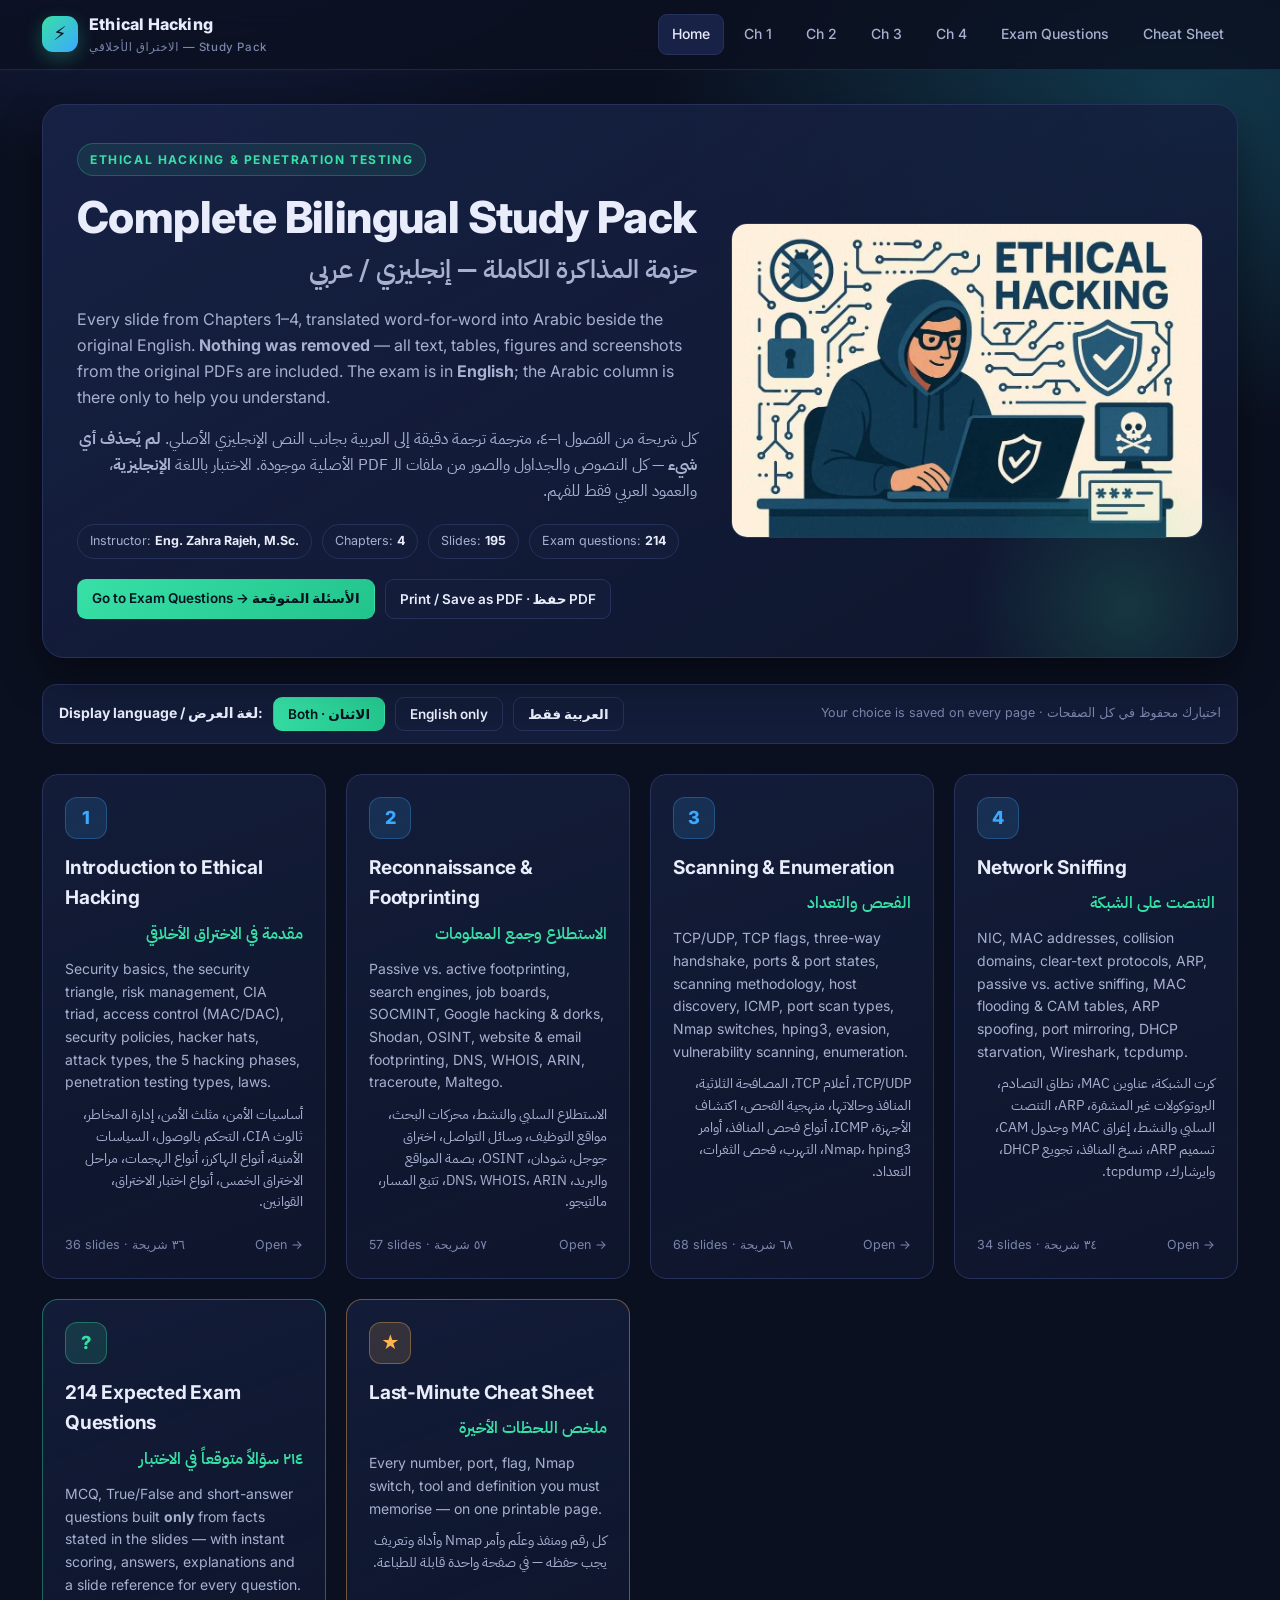
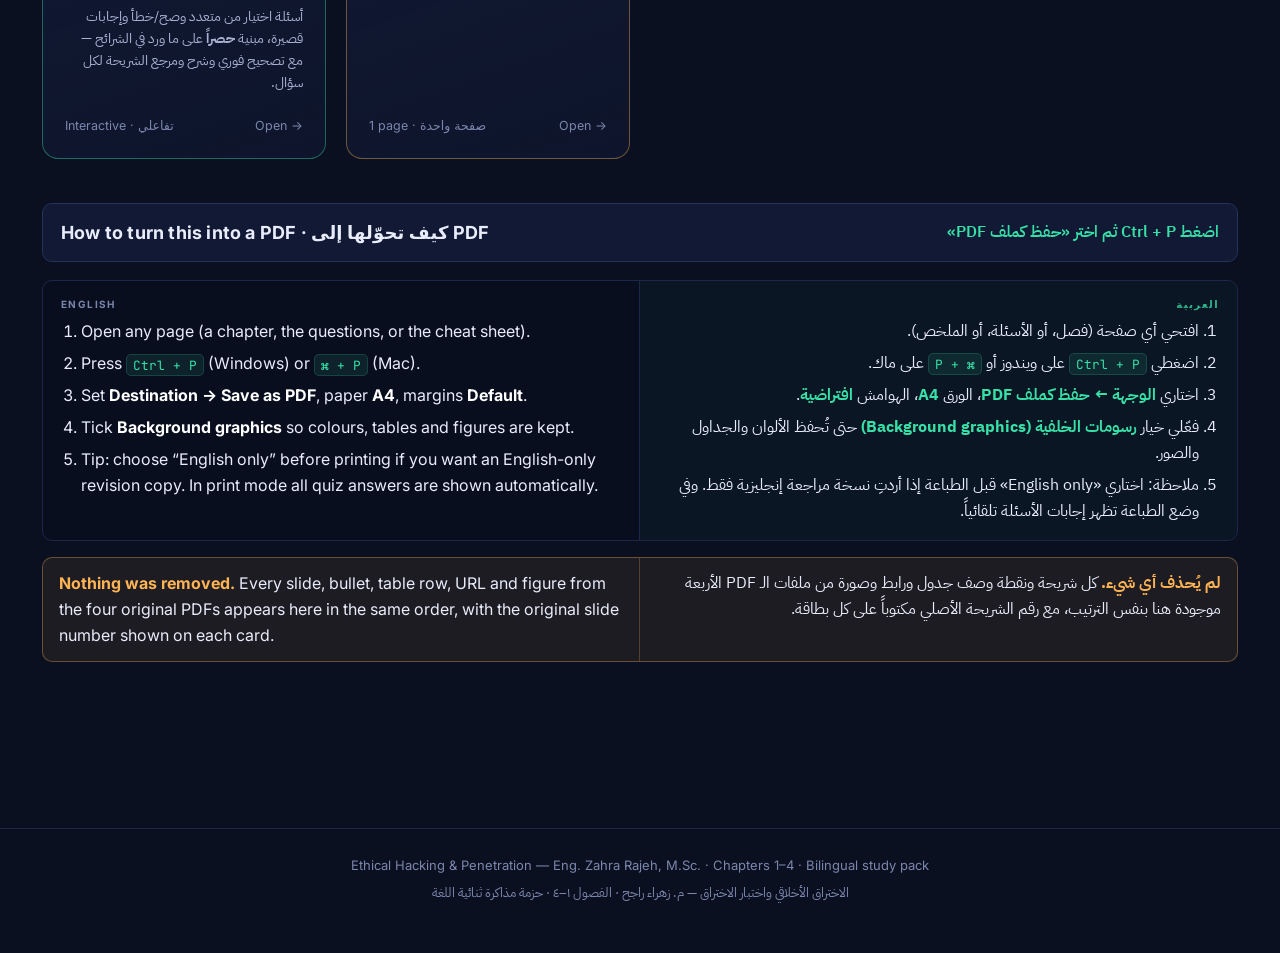
==== site/index.html @ 612f4a4d "Add bilingual (EN/AR) study pack for Ethical Hacking chapters 1-4 Builds a printable, bilingual stud" ====
<!DOCTYPE html>
<html lang="en" dir="ltr">
<head>
<meta charset="utf-8">
<meta name="viewport" content="width=device-width, initial-scale=1">
<title>Ethical Hacking — Bilingual Study Pack | الاختراق الأخلاقي — حزمة مذاكرة</title>
<link rel="stylesheet" href="css/style.css">
</head>
<body>

<header class="topbar">
  <div class="topbar-in">
    <a class="brand" href="index.html">
      <span class="logo">⚡</span>
      <span>Ethical Hacking<small>الاختراق الأخلاقي — Study Pack</small></span>
    </a>
    <nav class="nav">
      <a href="index.html">Home</a>
      <a href="ch1.html">Ch 1</a>
      <a href="ch2.html">Ch 2</a>
      <a href="ch3.html">Ch 3</a>
      <a href="ch4.html">Ch 4</a>
      <a href="quiz.html">Exam Questions</a>
      <a href="cheatsheet.html">Cheat Sheet</a>
    </nav>
  </div>
</header>

<main class="wrap">

  <section class="hero">
    <div class="hero-grid">
      <div>
        <span class="kicker">Ethical Hacking &amp; Penetration Testing</span>
        <h1>Complete Bilingual Study Pack</h1>
        <p class="h1-ar">حزمة المذاكرة الكاملة — إنجليزي / عربي</p>
        <p class="lede">
          Every slide from Chapters 1–4, translated word-for-word into Arabic beside the original
          English. <strong>Nothing was removed</strong> — all text, tables, figures and screenshots from the
          original PDFs are included. The exam is in <strong>English</strong>; the Arabic column is there
          only to help you understand.
        </p>
        <p class="lede lede-ar">
          كل شريحة من الفصول ١–٤، مترجمة ترجمة دقيقة إلى العربية بجانب النص الإنجليزي الأصلي.
          <strong>لم يُحذف أي شيء</strong> — كل النصوص والجداول والصور من ملفات الـ PDF الأصلية موجودة.
          الاختبار باللغة <strong>الإنجليزية</strong>، والعمود العربي فقط للفهم.
        </p>
        <div class="meta">
          <span class="pill">Instructor: <b>Eng. Zahra Rajeh, M.Sc.</b></span>
          <span class="pill">Chapters: <b>4</b></span>
          <span class="pill">Slides: <b>195</b></span>
          <span class="pill">Exam questions: <b>214</b></span>
        </div>
        <div class="meta">
          <a class="btn primary" href="quiz.html">Go to Exam Questions → الأسئلة المتوقعة</a>
          <button class="btn" data-print>Print / Save as PDF · حفظ PDF</button>
        </div>
      </div>
      <div class="hero-art">
        <img src="img/ch1_p3_0.jpeg" alt="Ethical hacking illustration">
      </div>
    </div>
  </section>

  <div class="toolbar" style="margin-top:26px">
    <strong style="font-size:14px">Display language / لغة العرض:</strong>
    <button class="btn" data-lang-btn="both">Both · الاثنان</button>
    <button class="btn" data-lang-btn="en">English only</button>
    <button class="btn" data-lang-btn="ar">العربية فقط</button>
    <span class="sp"></span>
    <span style="font-size:12.5px;color:var(--txt-mute)">Your choice is saved on every page · اختيارك محفوظ في كل الصفحات</span>
  </div>

  <div class="cards">
    <a class="card" href="ch1.html">
      <span class="num">1</span>
      <h3>Introduction to Ethical Hacking</h3>
      <div class="h-ar">مقدمة في الاختراق الأخلاقي</div>
      <p>Security basics, the security triangle, risk management, CIA triad, access control (MAC/DAC), security policies, hacker hats, attack types, the 5 hacking phases, penetration testing types, laws.</p>
      <p class="ar">أساسيات الأمن، مثلث الأمن، إدارة المخاطر، ثالوث CIA، التحكم بالوصول، السياسات الأمنية، أنواع الهاكرز، أنواع الهجمات، مراحل الاختراق الخمس، أنواع اختبار الاختراق، القوانين.</p>
      <div class="foot"><span>36 slides · ٣٦ شريحة</span><span>Open →</span></div>
    </a>

    <a class="card" href="ch2.html">
      <span class="num">2</span>
      <h3>Reconnaissance &amp; Footprinting</h3>
      <div class="h-ar">الاستطلاع وجمع المعلومات</div>
      <p>Passive vs. active footprinting, search engines, job boards, SOCMINT, Google hacking &amp; dorks, Shodan, OSINT, website &amp; email footprinting, DNS, WHOIS, ARIN, traceroute, Maltego.</p>
      <p class="ar">الاستطلاع السلبي والنشط، محركات البحث، مواقع التوظيف، وسائل التواصل، اختراق جوجل، شودان، OSINT، بصمة المواقع والبريد، DNS، WHOIS، ARIN، تتبع المسار، مالتيجو.</p>
      <div class="foot"><span>57 slides · ٥٧ شريحة</span><span>Open →</span></div>
    </a>

    <a class="card" href="ch3.html">
      <span class="num">3</span>
      <h3>Scanning &amp; Enumeration</h3>
      <div class="h-ar">الفحص والتعداد</div>
      <p>TCP/UDP, TCP flags, three-way handshake, ports &amp; port states, scanning methodology, host discovery, ICMP, port scan types, Nmap switches, hping3, evasion, vulnerability scanning, enumeration.</p>
      <p class="ar">TCP/UDP، أعلام TCP، المصافحة الثلاثية، المنافذ وحالاتها، منهجية الفحص، اكتشاف الأجهزة، ICMP، أنواع فحص المنافذ، أوامر Nmap، hping3، التهرب، فحص الثغرات، التعداد.</p>
      <div class="foot"><span>68 slides · ٦٨ شريحة</span><span>Open →</span></div>
    </a>

    <a class="card" href="ch4.html">
      <span class="num">4</span>
      <h3>Network Sniffing</h3>
      <div class="h-ar">التنصت على الشبكة</div>
      <p>NIC, MAC addresses, collision domains, clear-text protocols, ARP, passive vs. active sniffing, MAC flooding &amp; CAM tables, ARP spoofing, port mirroring, DHCP starvation, Wireshark, tcpdump.</p>
      <p class="ar">كرت الشبكة، عناوين MAC، نطاق التصادم، البروتوكولات غير المشفرة، ARP، التنصت السلبي والنشط، إغراق MAC وجدول CAM، تسميم ARP، نسخ المنافذ، تجويع DHCP، وايرشارك، tcpdump.</p>
      <div class="foot"><span>34 slides · ٣٤ شريحة</span><span>Open →</span></div>
    </a>

    <a class="card" href="quiz.html" style="border-color:rgba(55,224,166,.4)">
      <span class="num" style="background:rgba(55,224,166,.14);color:var(--accent);border-color:rgba(55,224,166,.35)">?</span>
      <h3>214 Expected Exam Questions</h3>
      <div class="h-ar">٢١٤ سؤالاً متوقعاً في الاختبار</div>
      <p>MCQ, True/False and short-answer questions built <strong>only</strong> from facts stated in the slides — with instant scoring, answers, explanations and a slide reference for every question.</p>
      <p class="ar">أسئلة اختيار من متعدد وصح/خطأ وإجابات قصيرة، مبنية <strong>حصراً</strong> على ما ورد في الشرائح — مع تصحيح فوري وشرح ومرجع الشريحة لكل سؤال.</p>
      <div class="foot"><span>Interactive · تفاعلي</span><span>Open →</span></div>
    </a>

    <a class="card" href="cheatsheet.html" style="border-color:rgba(255,180,84,.4)">
      <span class="num" style="background:rgba(255,180,84,.14);color:var(--warn);border-color:rgba(255,180,84,.35)">★</span>
      <h3>Last-Minute Cheat Sheet</h3>
      <div class="h-ar">ملخص اللحظات الأخيرة</div>
      <p>Every number, port, flag, Nmap switch, tool and definition you must memorise — on one printable page.</p>
      <p class="ar">كل رقم ومنفذ وعلَم وأمر Nmap وأداة وتعريف يجب حفظه — في صفحة واحدة قابلة للطباعة.</p>
      <div class="foot"><span>1 page · صفحة واحدة</span><span>Open →</span></div>
    </a>
  </div>

  <section style="margin-top:44px">
    <div class="qsec">
      <h2>How to turn this into a PDF · كيف تحوّلها إلى PDF</h2>
      <div class="ar">اضغط Ctrl + P ثم اختر «حفظ كملف PDF»</div>
    </div>
    <div class="pair">
      <div class="en">
        <span class="lang-tag">English</span>
        <ol>
          <li>Open any page (a chapter, the questions, or the cheat sheet).</li>
          <li>Press <span class="code-inline">Ctrl + P</span> (Windows) or <span class="code-inline">⌘ + P</span> (Mac).</li>
          <li>Set <strong>Destination → Save as PDF</strong>, paper <strong>A4</strong>, margins <strong>Default</strong>.</li>
          <li>Tick <strong>Background graphics</strong> so colours, tables and figures are kept.</li>
          <li>Tip: choose “English only” before printing if you want an English-only revision copy. In print mode all quiz answers are shown automatically.</li>
        </ol>
      </div>
      <div class="ar">
        <span class="lang-tag">العربية</span>
        <ol>
          <li>افتحي أي صفحة (فصل، أو الأسئلة، أو الملخص).</li>
          <li>اضغطي <span class="code-inline">Ctrl + P</span> على ويندوز أو <span class="code-inline">⌘ + P</span> على ماك.</li>
          <li>اختاري <strong>الوجهة ← حفظ كملف PDF</strong>، الورق <strong>A4</strong>، الهوامش <strong>افتراضية</strong>.</li>
          <li>فعّلي خيار <strong>رسومات الخلفية (Background graphics)</strong> حتى تُحفظ الألوان والجداول والصور.</li>
          <li>ملاحظة: اختاري «English only» قبل الطباعة إذا أردتِ نسخة مراجعة إنجليزية فقط. وفي وضع الطباعة تظهر إجابات الأسئلة تلقائياً.</li>
        </ol>
      </div>
    </div>

    <div class="note">
      <div class="en"><b>Nothing was removed.</b> Every slide, bullet, table row, URL and figure from the four
        original PDFs appears here in the same order, with the original slide number shown on each card.</div>
      <div class="ar"><b>لم يُحذف أي شيء.</b> كل شريحة ونقطة وصف جدول ورابط وصورة من ملفات الـ PDF الأربعة موجودة
        هنا بنفس الترتيب، مع رقم الشريحة الأصلي مكتوباً على كل بطاقة.</div>
    </div>
  </section>

</main>

<footer>
  Ethical Hacking &amp; Penetration — Eng. Zahra Rajeh, M.Sc. · Chapters 1–4 · Bilingual study pack
  <div class="ar">الاختراق الأخلاقي واختبار الاختراق — م. زهراء راجح · الفصول ١–٤ · حزمة مذاكرة ثنائية اللغة</div>
</footer>

<script src="js/app.js"></script>
</body>
</html>
---- site/css/style.css ----
/* ==========================================================================
   Ethical Hacking — Bilingual Study Pack
   الأمن السيبراني / الاختراق الأخلاقي — حزمة مذاكرة ثنائية اللغة
   ========================================================================== */

@import url('https://fonts.googleapis.com/css2?family=IBM+Plex+Sans+Arabic:wght@300;400;500;600;700&family=Inter:wght@300;400;500;600;700;800&family=JetBrains+Mono:wght@400;500&display=swap');

:root{
  --bg:          #0b1020;
  --bg-2:        #0f1730;
  --panel:       #131c38;
  --panel-2:     #172246;
  --line:        #26325c;
  --line-soft:   #1d2748;
  --txt:         #e8ecfb;
  --txt-dim:     #a7b0d0;
  --txt-mute:    #7b86ad;
  --accent:      #37e0a6;
  --accent-2:    #3ba9ff;
  --accent-3:    #b07cff;
  --warn:        #ffb454;
  --danger:      #ff6b81;
  --radius:      16px;
  --radius-sm:   10px;
  --shadow:      0 18px 44px rgba(0,0,0,.42);
  --en-font:     'Inter', system-ui, -apple-system, Segoe UI, Roboto, sans-serif;
  --ar-font:     'IBM Plex Sans Arabic', 'Segoe UI', Tahoma, sans-serif;
  --mono:        'JetBrains Mono', ui-monospace, Consolas, monospace;
}

*{box-sizing:border-box}
html{scroll-behavior:smooth; scroll-padding-top:96px}
body{
  margin:0; background:
    radial-gradient(1100px 620px at 12% -8%, #1b2a5e 0%, transparent 60%),
    radial-gradient(900px 560px at 92% 4%, #123a4d 0%, transparent 58%),
    var(--bg);
  color:var(--txt); font-family:var(--en-font); font-size:16px; line-height:1.62;
  -webkit-font-smoothing:antialiased;
}
a{color:var(--accent-2); text-decoration:none}
a:hover{text-decoration:underline}
img{max-width:100%; display:block}

/* ---------- top bar ---------- */
.topbar{
  position:sticky; top:0; z-index:60;
  backdrop-filter:blur(14px); background:rgba(11,16,32,.82);
  border-bottom:1px solid var(--line-soft);
}
.topbar-in{
  max-width:1240px; margin:0 auto; padding:12px 22px;
  display:flex; align-items:center; gap:18px; flex-wrap:wrap;
}
.brand{display:flex; align-items:center; gap:11px; font-weight:800; letter-spacing:.2px; color:var(--txt)}
.brand:hover{text-decoration:none}
.brand .logo{
  width:36px;height:36px;border-radius:11px; display:grid;place-items:center;
  background:linear-gradient(135deg,var(--accent),var(--accent-2)); color:#04121f; font-size:19px;
  box-shadow:0 6px 18px rgba(55,224,166,.28);
}
.brand small{display:block; font-weight:500; font-size:11.5px; color:var(--txt-mute); letter-spacing:.6px}
.nav{display:flex; gap:6px; margin-inline-start:auto; flex-wrap:wrap; align-items:center}
.nav a{
  color:var(--txt-dim); padding:8px 13px; border-radius:9px; font-size:14px; font-weight:500;
  border:1px solid transparent;
}
.nav a:hover{background:var(--panel); color:var(--txt); text-decoration:none}
.nav a.active{background:var(--panel-2); color:var(--txt); border-color:var(--line)}

.btn{
  cursor:pointer; border:1px solid var(--line); background:var(--panel);
  color:var(--txt); padding:8px 14px; border-radius:9px; font-size:13.5px; font-weight:600;
  font-family:var(--en-font); transition:.16s;
}
.btn:hover{background:var(--panel-2); border-color:var(--accent)}
.btn.primary{background:linear-gradient(135deg,var(--accent),#22c48c); color:#04121f; border-color:transparent}
.btn.primary:hover{filter:brightness(1.08)}
.btn.ghost{background:transparent}

/* ---------- layout ---------- */
.wrap{max-width:1240px; margin:0 auto; padding:34px 22px 90px}
.wrap.narrow{max-width:1040px}

.page-head{margin:6px 0 30px}
.kicker{
  display:inline-flex; align-items:center; gap:8px; font-size:12px; font-weight:700; letter-spacing:1.6px;
  text-transform:uppercase; color:var(--accent); background:rgba(55,224,166,.09);
  border:1px solid rgba(55,224,166,.26); padding:6px 12px; border-radius:999px;
}
h1{font-size:clamp(28px,4.2vw,44px); line-height:1.16; margin:16px 0 6px; letter-spacing:-.6px; font-weight:800}
.h1-ar{font-family:var(--ar-font); direction:rtl; color:var(--txt-dim); font-size:clamp(19px,2.6vw,26px); font-weight:600; margin:0 0 10px}
.lede{color:var(--txt-dim); max-width:74ch}
.lede-ar{font-family:var(--ar-font); direction:rtl; text-align:right; color:var(--txt-dim); max-width:74ch; margin-inline-start:auto}

/* ---------- hero (index) ---------- */
.hero{
  border:1px solid var(--line); border-radius:22px; padding:38px 34px;
  background:linear-gradient(150deg, rgba(23,34,70,.94), rgba(15,23,48,.72));
  box-shadow:var(--shadow); position:relative; overflow:hidden;
}
.hero:after{
  content:""; position:absolute; inset:auto -60px -120px auto; width:340px; height:340px; border-radius:50%;
  background:radial-gradient(circle, rgba(55,224,166,.16), transparent 66%);
}
.hero-grid{display:grid; grid-template-columns:1.25fr .95fr; gap:34px; align-items:center}
.hero .meta{display:flex; gap:10px; flex-wrap:wrap; margin-top:20px}
.pill{
  font-size:12.5px; padding:6px 12px; border-radius:999px; border:1px solid var(--line);
  background:var(--panel); color:var(--txt-dim);
}
.pill b{color:var(--txt)}
.hero-art{border-radius:16px; overflow:hidden; border:1px solid var(--line); background:#fff}

/* ---------- cards ---------- */
.cards{display:grid; grid-template-columns:repeat(auto-fit,minmax(268px,1fr)); gap:20px; margin-top:30px}
.card{
  border:1px solid var(--line); border-radius:var(--radius); padding:22px;
  background:linear-gradient(160deg, var(--panel), rgba(15,23,48,.7));
  display:flex; flex-direction:column; gap:8px; transition:.18s; color:var(--txt);
  position:relative; overflow:hidden;
}
a.card:hover{transform:translateY(-4px); border-color:var(--accent); text-decoration:none; box-shadow:var(--shadow)}
.card .num{
  width:42px;height:42px;border-radius:12px;display:grid;place-items:center;font-weight:800;font-size:18px;
  background:rgba(59,169,255,.14); color:var(--accent-2); border:1px solid rgba(59,169,255,.3); margin-bottom:6px;
}
.card h3{margin:0; font-size:19px; font-weight:700; letter-spacing:-.2px}
.card .h-ar{font-family:var(--ar-font); direction:rtl; text-align:right; color:var(--accent); font-size:16px; font-weight:600}
.card p{margin:2px 0 0; color:var(--txt-dim); font-size:14px}
.card p.ar{font-family:var(--ar-font); direction:rtl; text-align:right; font-size:13.5px}
.card .foot{margin-top:auto; padding-top:14px; font-size:12.5px; color:var(--txt-mute); display:flex; justify-content:space-between; gap:10px}

/* ---------- slide (chapter content) ---------- */
.toolbar{
  display:flex; gap:10px; align-items:center; flex-wrap:wrap;
  border:1px solid var(--line); background:var(--panel); border-radius:14px; padding:12px 16px; margin-bottom:26px;
}
.toolbar .sp{flex:1}
.toolbar label{font-size:13px; color:var(--txt-dim); display:flex; align-items:center; gap:7px; cursor:pointer}

.slide{
  border:1px solid var(--line); border-radius:var(--radius); margin:0 0 22px;
  background:linear-gradient(165deg, rgba(19,28,56,.92), rgba(13,20,42,.8));
  overflow:hidden; scroll-margin-top:100px;
}
.slide-head{
  display:flex; align-items:center; gap:14px; padding:16px 20px;
  border-bottom:1px solid var(--line-soft); background:rgba(23,34,70,.5);
}
.slide-head .sn{
  min-width:44px; height:30px; padding:0 9px; border-radius:8px; display:grid; place-items:center;
  font-size:12.5px; font-weight:700; font-family:var(--mono);
  background:rgba(176,124,255,.14); color:var(--accent-3); border:1px solid rgba(176,124,255,.3);
}
.slide-head .t-en{font-size:16.5px; font-weight:700; letter-spacing:.3px; flex:1}
.slide-head .t-ar{font-family:var(--ar-font); direction:rtl; font-size:16px; font-weight:600; color:var(--accent); text-align:right}
.slide-body{padding:20px 22px 24px}

/* bilingual pair */
.pair{
  display:grid; grid-template-columns:1fr 1fr; gap:0; margin:0 0 16px;
  border:1px solid var(--line-soft); border-radius:var(--radius-sm); overflow:hidden;
  background:rgba(9,14,30,.42);
}
.pair > div{padding:15px 18px}
.pair .en{border-inline-end:1px solid var(--line-soft)}
.pair .ar{direction:rtl; text-align:right; font-family:var(--ar-font); background:rgba(55,224,166,.035)}
.pair .lang-tag{
  font-size:10px; letter-spacing:1.4px; text-transform:uppercase; font-weight:700;
  color:var(--txt-mute); margin-bottom:7px; font-family:var(--en-font); display:block;
}
.pair .ar .lang-tag{color:var(--accent); opacity:.8}
.pair p{margin:0 0 9px}
.pair p:last-child{margin-bottom:0}
.pair ul,.pair ol{margin:0; padding-inline-start:20px}
.pair li{margin-bottom:6px}
.pair li:last-child{margin-bottom:0}
.pair .ar ul{padding-inline-start:20px}
.pair strong{color:#fff}
.pair .ar strong{color:var(--accent)}

/* single-language mode */
body.only-en .pair .ar, body.only-en .tbl-ar, body.only-en .cap .ar-cap, body.only-en .q .ar{display:none}
body.only-en .pair{grid-template-columns:1fr}
body.only-en .pair .en{border-inline-end:none}
body.only-ar .pair .en, body.only-ar .tbl-en, body.only-ar .cap .en-cap{display:none}
body.only-ar .pair{grid-template-columns:1fr}

/* tables */
.tbl-box{margin:0 0 16px; border:1px solid var(--line-soft); border-radius:var(--radius-sm); overflow:hidden}
.tbl-lbl{
  font-size:10.5px; letter-spacing:1.4px; text-transform:uppercase; font-weight:700; color:var(--txt-mute);
  padding:9px 14px; background:rgba(9,14,30,.5); border-bottom:1px solid var(--line-soft);
}
table{width:100%; border-collapse:collapse; font-size:14px}
th,td{padding:9px 13px; border-bottom:1px solid var(--line-soft); text-align:start; vertical-align:top}
thead th{background:rgba(59,169,255,.1); color:var(--accent-2); font-weight:700; font-size:12.5px; letter-spacing:.4px; text-transform:uppercase}
tbody tr:last-child td{border-bottom:none}
tbody tr:nth-child(even){background:rgba(255,255,255,.018)}
td code, .code-inline{font-family:var(--mono); font-size:12.8px; color:var(--accent); background:rgba(55,224,166,.09); padding:1.5px 6px; border-radius:5px; border:1px solid rgba(55,224,166,.18)}
.tbl-ar{direction:rtl; font-family:var(--ar-font)}
.tbl-ar thead th{color:var(--accent); background:rgba(55,224,166,.08)}

/* code / terminal */
.code{
  font-family:var(--mono); font-size:13.2px; background:#070c1c; border:1px solid var(--line);
  border-radius:var(--radius-sm); padding:14px 16px; margin:0 0 16px; overflow-x:auto; color:#9ff3d0;
  white-space:pre-wrap; line-height:1.75;
}
.code .cm{color:var(--txt-mute)}

/* note / callout */
.note{
  border:1px solid rgba(255,180,84,.34); background:rgba(255,180,84,.08);
  border-radius:var(--radius-sm); padding:0; margin:0 0 16px; overflow:hidden;
  display:grid; grid-template-columns:1fr 1fr;
}
.note > div{padding:13px 16px}
.note .en{border-inline-end:1px solid rgba(255,180,84,.24)}
.note .ar{direction:rtl; text-align:right; font-family:var(--ar-font)}
.note b{color:var(--warn)}
body.only-en .note .ar{display:none}
body.only-en .note{grid-template-columns:1fr}
body.only-ar .note .en{display:none}
body.only-ar .note{grid-template-columns:1fr}

/* quote */
.quote{
  border-inline-start:3px solid var(--accent); background:rgba(55,224,166,.06);
  padding:0; border-radius:var(--radius-sm); margin:0 0 16px; display:grid; grid-template-columns:1fr 1fr;
}
.quote > div{padding:16px 20px; font-size:16.5px; font-style:italic; color:var(--txt)}
.quote .ar{direction:rtl; text-align:right; font-family:var(--ar-font); font-style:normal}
body.only-en .quote .ar{display:none} body.only-en .quote{grid-template-columns:1fr}
body.only-ar .quote .en{display:none} body.only-ar .quote{grid-template-columns:1fr}

/* figures */
.figs{display:grid; gap:16px; margin:4px 0 16px; grid-template-columns:repeat(auto-fit,minmax(300px,1fr))}
.fig{border:1px solid var(--line); border-radius:var(--radius-sm); overflow:hidden; background:#fff}
.fig img{width:100%; height:auto; background:#fff}
.fig .cap{
  background:var(--panel); padding:9px 13px; font-size:12.5px; color:var(--txt-dim);
  display:flex; flex-direction:column; gap:3px; border-top:1px solid var(--line-soft);
}
.fig .cap .ar-cap{font-family:var(--ar-font); direction:rtl; text-align:right; color:var(--accent); opacity:.85}
.fig.narrow{max-width:520px}

/* flow / steps */
.flow{display:flex; flex-direction:column; gap:0; margin:0 0 16px}
.flow .step{
  border:1px solid var(--line); border-radius:var(--radius-sm); padding:11px 16px;
  background:var(--panel); display:grid; grid-template-columns:1fr 1fr; gap:12px; align-items:center;
}
.flow .step .ar{direction:rtl; text-align:right; font-family:var(--ar-font); color:var(--accent)}
.flow .arrow{height:20px; display:grid; place-items:center; color:var(--txt-mute); font-size:15px}
body.only-en .flow .step .ar{display:none} body.only-en .flow .step{grid-template-columns:1fr}
body.only-ar .flow .step .en{display:none} body.only-ar .flow .step{grid-template-columns:1fr}

/* chip row */
.chips{display:flex; flex-wrap:wrap; gap:10px; margin:0 0 16px}
.chip{
  border:1px solid var(--line); background:var(--panel); border-radius:12px; padding:11px 15px;
  min-width:150px; flex:1;
}
.chip .en{font-weight:600; font-size:14.5px}
.chip .ar{font-family:var(--ar-font); direction:rtl; text-align:right; font-size:13.5px; color:var(--accent); margin-top:3px}
body.only-en .chip .ar{display:none}
body.only-ar .chip .en{display:none}

/* two-column comparison */
.compare{display:grid; grid-template-columns:1fr 1fr; gap:14px; margin:0 0 16px}
.compare .col{border:1px solid var(--line); border-radius:var(--radius-sm); overflow:hidden; background:rgba(9,14,30,.4)}
.compare .col > h4{
  margin:0; padding:11px 15px; font-size:14px; background:rgba(59,169,255,.1); color:var(--accent-2);
  border-bottom:1px solid var(--line-soft); display:flex; justify-content:space-between; gap:8px; align-items:center;
}
.compare .col > h4 .ar{font-family:var(--ar-font); color:var(--accent); font-weight:600}
.compare .col .body{padding:13px 15px}
.compare .col .body .ar{direction:rtl; text-align:right; font-family:var(--ar-font); border-top:1px dashed var(--line-soft); margin-top:10px; padding-top:10px}
.compare ul{margin:0; padding-inline-start:19px; font-size:14px}
.compare li{margin-bottom:5px}
body.only-en .compare .body .ar, body.only-en .compare h4 .ar{display:none}
body.only-ar .compare .body .en, body.only-ar .compare h4 .en{display:none}

/* chapter side nav */
.layout{display:grid; grid-template-columns:250px 1fr; gap:30px; align-items:start}
.sidenav{
  position:sticky; top:92px; border:1px solid var(--line); border-radius:var(--radius);
  background:var(--panel); padding:14px; max-height:calc(100vh - 130px); overflow:auto;
}
.sidenav h4{margin:0 0 10px; font-size:11.5px; letter-spacing:1.4px; text-transform:uppercase; color:var(--txt-mute)}
.sidenav a{display:block; padding:6px 10px; border-radius:7px; font-size:13px; color:var(--txt-dim); line-height:1.4}
.sidenav a:hover{background:var(--panel-2); color:var(--txt); text-decoration:none}
.sidenav a .n{font-family:var(--mono); font-size:11px; color:var(--txt-mute); margin-inline-end:6px}
.sidenav::-webkit-scrollbar{width:8px}
.sidenav::-webkit-scrollbar-thumb{background:var(--line); border-radius:8px}

/* pager */
.pager{display:flex; justify-content:space-between; gap:14px; margin-top:26px; flex-wrap:wrap}

/* ---------- quiz ---------- */
.quiz-tools{
  display:flex; gap:10px; flex-wrap:wrap; align-items:center;
  border:1px solid var(--line); background:var(--panel); border-radius:14px; padding:13px 16px; margin-bottom:22px;
  position:sticky; top:74px; z-index:40; backdrop-filter:blur(10px);
}
select{
  background:var(--panel-2); color:var(--txt); border:1px solid var(--line); border-radius:9px;
  padding:8px 12px; font-size:13.5px; font-family:var(--en-font);
}
.score{
  margin-inline-start:auto; font-weight:700; font-size:14px; padding:8px 14px; border-radius:9px;
  background:rgba(59,169,255,.12); border:1px solid rgba(59,169,255,.3); color:var(--accent-2);
}
.q{
  border:1px solid var(--line); border-radius:var(--radius); padding:20px 22px; margin:0 0 18px;
  background:linear-gradient(165deg, rgba(19,28,56,.92), rgba(13,20,42,.78));
}
.q .qhead{display:flex; gap:12px; align-items:flex-start; margin-bottom:6px}
.q .qn{
  font-family:var(--mono); font-size:12px; font-weight:700; color:var(--accent-3);
  background:rgba(176,124,255,.13); border:1px solid rgba(176,124,255,.3);
  border-radius:8px; padding:3px 9px; white-space:nowrap;
}
.q .tag{
  font-size:10.5px; letter-spacing:1px; text-transform:uppercase; font-weight:700; color:var(--txt-mute);
  border:1px solid var(--line); border-radius:999px; padding:3px 9px; white-space:nowrap;
}
.q .tag.mcq{color:var(--accent-2); border-color:rgba(59,169,255,.35)}
.q .tag.tf{color:var(--warn); border-color:rgba(255,180,84,.35)}
.q .tag.short{color:var(--accent); border-color:rgba(55,224,166,.35)}
.q .qtext{font-size:16px; font-weight:600; line-height:1.55; flex:1}
.q .qtext-ar{font-family:var(--ar-font); direction:rtl; text-align:right; color:var(--txt-dim); font-size:15px; font-weight:500; margin:2px 0 14px}
.opts{display:grid; gap:9px; margin-bottom:12px}
.opt{
  display:grid; grid-template-columns:26px 1fr; gap:10px; align-items:start;
  border:1px solid var(--line); border-radius:var(--radius-sm); padding:11px 14px;
  background:rgba(9,14,30,.4); cursor:pointer; transition:.14s;
}
.opt:hover{border-color:var(--accent-2); background:rgba(59,169,255,.07)}
.opt .k{
  width:24px;height:24px;border-radius:7px;display:grid;place-items:center;font-size:12px;font-weight:700;
  background:var(--panel-2); border:1px solid var(--line); font-family:var(--mono);
}
.opt .txt .ar{font-family:var(--ar-font); direction:rtl; text-align:right; color:var(--txt-mute); font-size:13.5px; margin-top:2px}
.opt.correct{border-color:var(--accent); background:rgba(55,224,166,.12)}
.opt.correct .k{background:var(--accent); color:#04121f; border-color:var(--accent)}
.opt.wrong{border-color:var(--danger); background:rgba(255,107,129,.1)}
.opt.wrong .k{background:var(--danger); color:#1b0007; border-color:var(--danger)}
.opt.disabled{cursor:default}
.answer{
  display:none; border-top:1px dashed var(--line); margin-top:12px; padding-top:13px;
}
.answer.show{display:block}
.answer .lab{font-size:11px; letter-spacing:1.3px; text-transform:uppercase; color:var(--accent); font-weight:700; margin-bottom:5px}
.answer .en{font-size:14.5px}
.answer .ar{font-family:var(--ar-font); direction:rtl; text-align:right; color:var(--txt-dim); font-size:14px; margin-top:7px; border-top:1px dashed var(--line-soft); padding-top:7px}
.q .row{display:flex; gap:10px; flex-wrap:wrap; align-items:center; margin-top:4px}
.srcref{font-size:11.5px; color:var(--txt-mute); font-family:var(--mono)}

body.only-en .q .qtext-ar, body.only-en .opt .txt .ar, body.only-en .answer .ar{display:none}
body.only-ar .q .qtext, body.only-ar .opt .txt .en, body.only-ar .answer .en{display:none}

/* section divider inside quiz */
.qsec{
  margin:34px 0 18px; padding:14px 18px; border-radius:var(--radius-sm);
  border:1px solid var(--line); background:rgba(23,34,70,.55);
  display:flex; justify-content:space-between; align-items:center; gap:14px; flex-wrap:wrap;
}
.qsec h2{margin:0; font-size:18px; letter-spacing:.2px}
.qsec .ar{font-family:var(--ar-font); direction:rtl; color:var(--accent); font-size:16px; font-weight:600}

/* cheat sheet */
.cheat-grid{display:grid; grid-template-columns:repeat(auto-fit,minmax(320px,1fr)); gap:18px}
.cheat{border:1px solid var(--line); border-radius:var(--radius); background:var(--panel); overflow:hidden}
.cheat h3{
  margin:0; padding:13px 17px; font-size:15px; background:rgba(59,169,255,.1); color:var(--accent-2);
  border-bottom:1px solid var(--line-soft); display:flex; justify-content:space-between; gap:10px; flex-wrap:wrap;
}
.cheat h3 .ar{font-family:var(--ar-font); color:var(--accent); font-weight:600; font-size:14px}
.cheat .in{padding:8px 4px}
.cheat table{font-size:13.4px}
.cheat td:first-child{font-family:var(--mono); color:var(--accent); white-space:nowrap; font-size:12.6px}

footer{
  border-top:1px solid var(--line-soft); margin-top:60px; padding:26px 22px 50px;
  color:var(--txt-mute); font-size:13px; text-align:center;
}
footer .ar{font-family:var(--ar-font); direction:rtl; margin-top:5px}

.hidden{display:none !important}

/* ---------- responsive ---------- */
@media (max-width:1000px){
  .layout{grid-template-columns:1fr}
  .sidenav{position:static; max-height:none}
  .hero-grid{grid-template-columns:1fr}
}
@media (max-width:720px){
  .pair, .note, .quote, .compare, .flow .step{grid-template-columns:1fr}
  .pair .en{border-inline-end:none; border-bottom:1px solid var(--line-soft)}
  .note .en{border-inline-end:none; border-bottom:1px solid rgba(255,180,84,.24)}
  .wrap{padding:22px 14px 70px}
  .slide-head{flex-wrap:wrap}
  .quiz-tools{position:static}
}

/* ==========================================================================
   PRINT  →  «Ctrl + P»  →  Save as PDF   (طباعة / حفظ كملف PDF)
   ========================================================================== */
@media print{
  @page{size:A4; margin:13mm 11mm}
  html,body{background:#fff !important; color:#111 !important; font-size:10.4pt}
  .topbar,.sidenav,.toolbar,.quiz-tools,.pager,.no-print,footer .btn{display:none !important}
  .layout{display:block}
  .wrap{max-width:none; padding:0}
  a{color:#0a58ca !important; text-decoration:none}
  .hero{border:1px solid #ccc; box-shadow:none; background:#fff; page-break-after:always}
  .hero:after{display:none}
  h1{color:#0d1b3e}
  .h1-ar,.lede-ar{color:#333}
  .lede{color:#333}
  .kicker{color:#0a7a55; background:#eafaf3; border-color:#bfe6d6}
  .slide{
    border:1px solid #ccd3e0; background:#fff !important; page-break-inside:avoid;
    break-inside:avoid; margin-bottom:9px;
  }
  .slide-head{background:#eef2fa !important; border-bottom:1px solid #ccd3e0; padding:8px 12px}
  .slide-head .t-en{color:#0d1b3e; font-size:12.5pt}
  .slide-head .t-ar{color:#0a7a55}
  .slide-head .sn{background:#efe9fb; color:#5b3fa0; border-color:#d6c9f5}
  .slide-body{padding:11px 13px}
  .pair{border-color:#dbe1ec; background:#fff}
  .pair .en{border-inline-end:1px solid #dbe1ec}
  .pair .ar{background:#f6fdfa}
  .pair strong{color:#0d1b3e}
  .pair .ar strong{color:#0a7a55}
  .pair .lang-tag{color:#8a93a8}
  .pair .ar .lang-tag{color:#0a7a55}
  th,td{border-bottom:1px solid #dbe1ec}
  thead th{background:#eef4ff !important; color:#12467d; -webkit-print-color-adjust:exact; print-color-adjust:exact}
  .tbl-ar thead th{background:#eafaf3 !important; color:#0a7a55}
  .tbl-box,.fig,.chip,.compare .col,.flow .step,.q,.cheat{border-color:#ccd3e0; background:#fff !important}
  .tbl-lbl{background:#f4f6fb; color:#555; border-color:#dbe1ec}
  .code{background:#0d1424 !important; color:#a8f0d1 !important; -webkit-print-color-adjust:exact; print-color-adjust:exact}
  .note{background:#fff8ec !important; border-color:#f0d3a0; -webkit-print-color-adjust:exact; print-color-adjust:exact}
  .note b{color:#a2691a}
  .quote{background:#f2fbf7 !important; border-inline-start:3px solid #0a7a55}
  .fig .cap{background:#f4f6fb; color:#444}
  .fig .cap .ar-cap{color:#0a7a55}
  .compare .col > h4{background:#eef4ff !important; color:#12467d}
  .compare .col > h4 .ar{color:#0a7a55}
  .chip .ar,.flow .step .ar{color:#0a7a55}
  .q .qn{background:#efe9fb; color:#5b3fa0}
  .q .qtext{color:#0d1b3e}
  .q .qtext-ar{color:#333}
  .opt{background:#fff; border-color:#ccd3e0}
  .opt .txt .ar{color:#444}
  .opt .k{background:#f0f3f9; color:#333}
  .answer{display:block !important}
  .answer .lab{color:#0a7a55}
  .answer .ar{color:#333}
  .cheat h3{background:#eef4ff !important; color:#12467d}
  .cheat h3 .ar{color:#0a7a55}
  .qsec{background:#eef2fa !important; border-color:#ccd3e0; page-break-after:avoid}
  .qsec h2{color:#0d1b3e}
  .qsec .ar{color:#0a7a55}
  .card{background:#fff !important; border-color:#ccd3e0}
  .card p,.card .foot{color:#444}
  .card .h-ar{color:#0a7a55}
  .figs{grid-template-columns:1fr 1fr}
  img{max-height:78mm; object-fit:contain}
  .srcref{color:#777}
  footer{color:#666; border-color:#ddd}
}
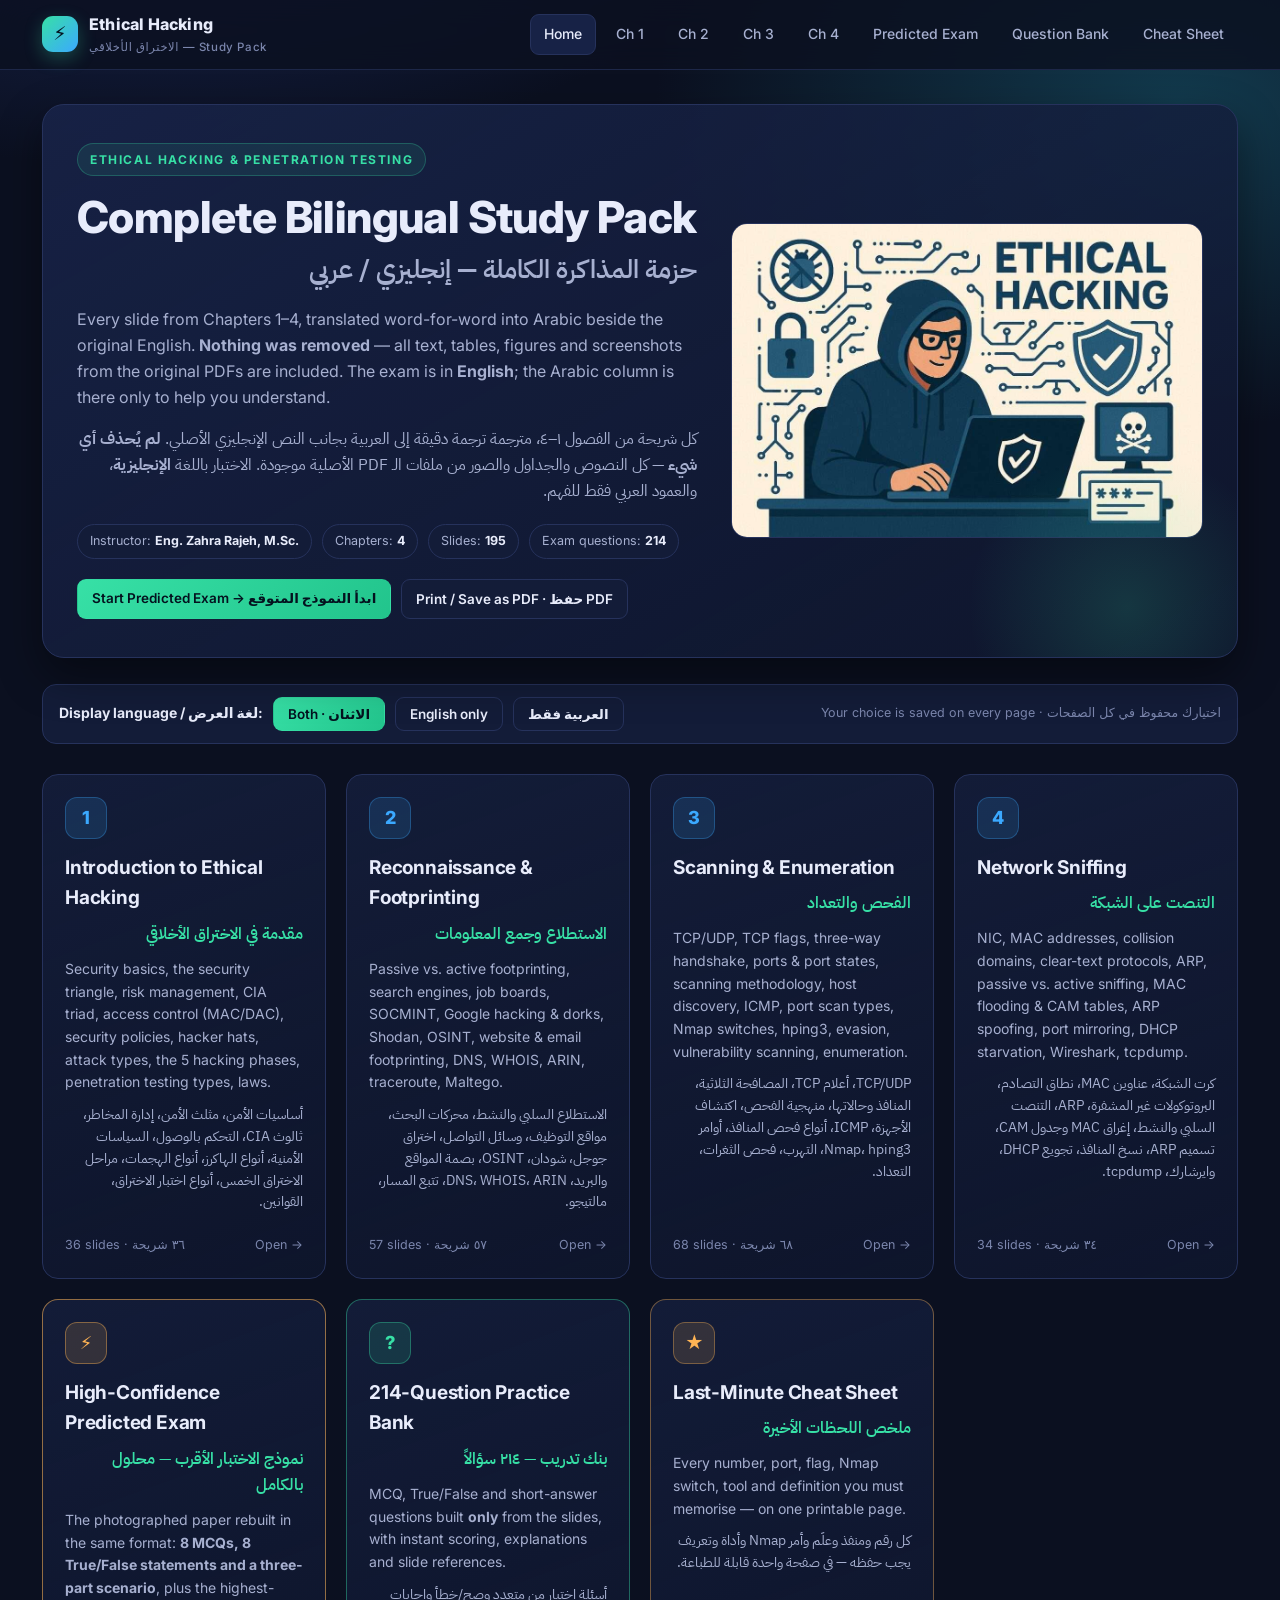
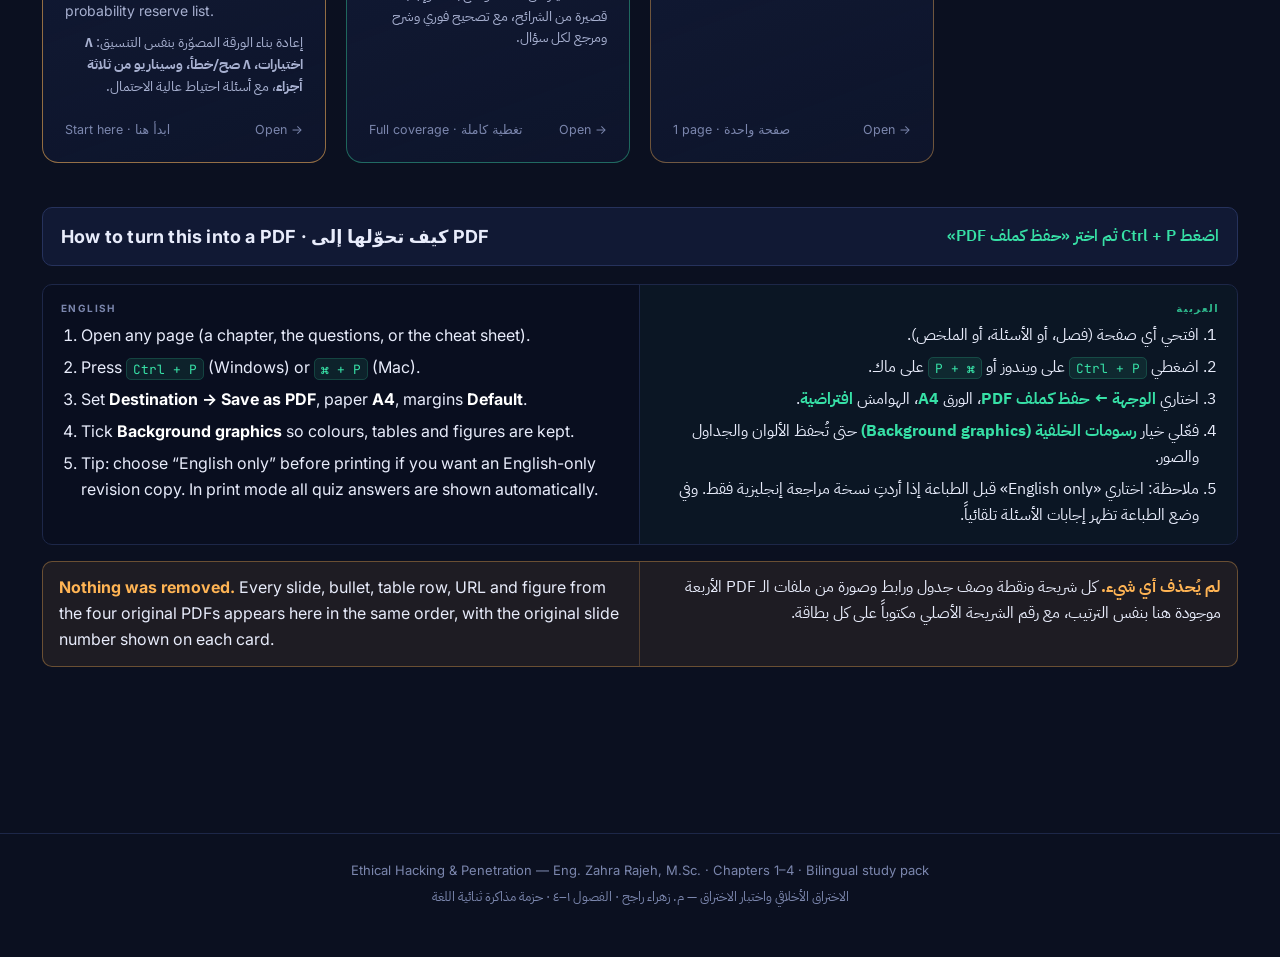
==== commit 9c100030: "Add exam-format prediction and solved scenarios Co-authored-by: arena-agent <297053741+arena-agent@u" ====
--- a/site/index.html
+++ b/site/index.html
@@ -20,7 +20,8 @@
       <a href="ch2.html">Ch 2</a>
       <a href="ch3.html">Ch 3</a>
       <a href="ch4.html">Ch 4</a>
-      <a href="quiz.html">Exam Questions</a>
+      <a href="exam.html">Predicted Exam</a>
+      <a href="quiz.html">Question Bank</a>
       <a href="cheatsheet.html">Cheat Sheet</a>
     </nav>
   </div>
@@ -52,7 +53,7 @@
           <span class="pill">Exam questions: <b>214</b></span>
         </div>
         <div class="meta">
-          <a class="btn primary" href="quiz.html">Go to Exam Questions → الأسئلة المتوقعة</a>
+          <a class="btn primary" href="exam.html">Start Predicted Exam → ابدأ النموذج المتوقع</a>
           <button class="btn" data-print>Print / Save as PDF · حفظ PDF</button>
         </div>
       </div>
@@ -108,13 +109,22 @@
       <div class="foot"><span>34 slides · ٣٤ شريحة</span><span>Open →</span></div>
     </a>
 
+    <a class="card" href="exam.html" style="border-color:rgba(255,180,84,.55)">
+      <span class="num" style="background:rgba(255,180,84,.14);color:var(--warn);border-color:rgba(255,180,84,.4)">⚡</span>
+      <h3>High-Confidence Predicted Exam</h3>
+      <div class="h-ar">نموذج الاختبار الأقرب — محلول بالكامل</div>
+      <p>The photographed paper rebuilt in the same format: <strong>8 MCQs, 8 True/False statements and a three-part scenario</strong>, plus the highest-probability reserve list.</p>
+      <p class="ar">إعادة بناء الورقة المصوّرة بنفس التنسيق: <strong>٨ اختيارات، ٨ صح/خطأ، وسيناريو من ثلاثة أجزاء</strong>، مع أسئلة احتياط عالية الاحتمال.</p>
+      <div class="foot"><span>Start here · ابدأ هنا</span><span>Open →</span></div>
+    </a>
+
     <a class="card" href="quiz.html" style="border-color:rgba(55,224,166,.4)">
       <span class="num" style="background:rgba(55,224,166,.14);color:var(--accent);border-color:rgba(55,224,166,.35)">?</span>
-      <h3>214 Expected Exam Questions</h3>
-      <div class="h-ar">٢١٤ سؤالاً متوقعاً في الاختبار</div>
-      <p>MCQ, True/False and short-answer questions built <strong>only</strong> from facts stated in the slides — with instant scoring, answers, explanations and a slide reference for every question.</p>
-      <p class="ar">أسئلة اختيار من متعدد وصح/خطأ وإجابات قصيرة، مبنية <strong>حصراً</strong> على ما ورد في الشرائح — مع تصحيح فوري وشرح ومرجع الشريحة لكل سؤال.</p>
-      <div class="foot"><span>Interactive · تفاعلي</span><span>Open →</span></div>
+      <h3>214-Question Practice Bank</h3>
+      <div class="h-ar">بنك تدريب — ٢١٤ سؤالاً</div>
+      <p>MCQ, True/False and short-answer questions built <strong>only</strong> from the slides, with instant scoring, explanations and slide references.</p>
+      <p class="ar">أسئلة اختيار من متعدد وصح/خطأ وإجابات قصيرة من الشرائح، مع تصحيح فوري وشرح ومرجع لكل سؤال.</p>
+      <div class="foot"><span>Full coverage · تغطية كاملة</span><span>Open →</span></div>
     </a>
 
     <a class="card" href="cheatsheet.html" style="border-color:rgba(255,180,84,.4)">
--- a/site/css/style.css
+++ b/site/css/style.css
@@ -371,6 +371,47 @@
 .qsec h2{margin:0; font-size:18px; letter-spacing:.2px}
 .qsec .ar{font-family:var(--ar-font); direction:rtl; color:var(--accent); font-size:16px; font-weight:600}
 
+/* ---------- predicted exam ---------- */
+.exam-route{
+  display:flex; gap:9px; flex-wrap:wrap; align-items:center; position:sticky; top:74px; z-index:40;
+  border:1px solid var(--line); background:rgba(19,28,56,.94); backdrop-filter:blur(12px);
+  border-radius:14px; padding:12px 14px; margin-bottom:18px;
+}
+.exam-route > a{
+  color:var(--txt-dim); border:1px solid var(--line); background:var(--panel-2);
+  border-radius:8px; padding:7px 11px; font-size:12.5px; font-weight:700;
+}
+.exam-route > a:hover{color:var(--accent); border-color:var(--accent); text-decoration:none}
+.scenario-stem{
+  display:grid; grid-template-columns:1fr 1fr; border:1px solid rgba(59,169,255,.38);
+  background:rgba(59,169,255,.08); border-radius:var(--radius); overflow:hidden; margin:0 0 18px;
+}
+.scenario-stem > div{padding:18px 20px}
+.scenario-stem .en{border-inline-end:1px solid rgba(59,169,255,.28)}
+.scenario-stem .ar{font-family:var(--ar-font); direction:rtl; text-align:right}
+.scenario-stem b{color:var(--accent-2)}
+.scenario-q .answer ol{margin:6px 0; padding-inline-start:22px}
+.scenario-q .answer li{margin-bottom:9px}
+.reserve-grid{display:grid; grid-template-columns:repeat(2,1fr); gap:14px}
+.reserve-card{
+  position:relative; display:grid; grid-template-columns:1fr 1fr; gap:14px;
+  border:1px solid var(--line); border-radius:var(--radius); padding:18px;
+  background:linear-gradient(165deg,rgba(19,28,56,.95),rgba(13,20,42,.8));
+}
+.reserve-card .reserve-n{
+  position:absolute; top:10px; inset-inline-start:10px; font:700 11px var(--mono);
+  color:var(--warn); border:1px solid rgba(255,180,84,.35); border-radius:7px; padding:2px 7px;
+}
+.reserve-card .en,.reserve-card .ar{padding-top:22px}
+.reserve-card .ar{font-family:var(--ar-font); direction:rtl; text-align:right; border-inline-start:1px dashed var(--line)}
+.reserve-card b{font-size:14px; line-height:1.5}
+.reserve-card p{color:var(--accent); margin:8px 0 0; font-weight:600}
+.reserve-card small{grid-column:1/-1; color:var(--txt-mute); font:11px var(--mono); border-top:1px dashed var(--line); padding-top:8px}
+body.only-en .scenario-stem .ar,body.only-en .reserve-card .ar{display:none}
+body.only-en .scenario-stem,body.only-en .reserve-card{grid-template-columns:1fr}
+body.only-ar .scenario-stem .en,body.only-ar .reserve-card .en{display:none}
+body.only-ar .scenario-stem,body.only-ar .reserve-card{grid-template-columns:1fr}
+
 /* cheat sheet */
 .cheat-grid{display:grid; grid-template-columns:repeat(auto-fit,minmax(320px,1fr)); gap:18px}
 .cheat{border:1px solid var(--line); border-radius:var(--radius); background:var(--panel); overflow:hidden}
@@ -398,7 +439,11 @@
   .hero-grid{grid-template-columns:1fr}
 }
 @media (max-width:720px){
-  .pair, .note, .quote, .compare, .flow .step{grid-template-columns:1fr}
+  .pair, .note, .quote, .compare, .flow .step, .scenario-stem, .reserve-card{grid-template-columns:1fr}
+  .reserve-grid{grid-template-columns:1fr}
+  .scenario-stem .en,.reserve-card .en{border-inline-end:none; border-bottom:1px solid var(--line-soft)}
+  .reserve-card .ar{border-inline-start:none}
+  .exam-route{position:static}
   .pair .en{border-inline-end:none; border-bottom:1px solid var(--line-soft)}
   .note .en{border-inline-end:none; border-bottom:1px solid rgba(255,180,84,.24)}
   .wrap{padding:22px 14px 70px}
@@ -412,8 +457,13 @@
 @media print{
   @page{size:A4; margin:13mm 11mm}
   html,body{background:#fff !important; color:#111 !important; font-size:10.4pt}
-  .topbar,.sidenav,.toolbar,.quiz-tools,.pager,.no-print,footer .btn{display:none !important}
+  .topbar,.sidenav,.toolbar,.quiz-tools,.exam-route,.pager,.no-print,footer .btn{display:none !important}
   .layout{display:block}
+  .scenario-stem,.reserve-card{background:#fff !important; border-color:#ccd3e0; color:#111}
+  .scenario-stem .ar,.reserve-card .ar{border-color:#dbe1ec}
+  .reserve-grid{grid-template-columns:1fr 1fr}
+  .reserve-card{break-inside:avoid}
+  .reserve-card p{color:#0a7a55}
   .wrap{max-width:none; padding:0}
   a{color:#0a58ca !important; text-decoration:none}
   .hero{border:1px solid #ccc; box-shadow:none; background:#fff; page-break-after:always}
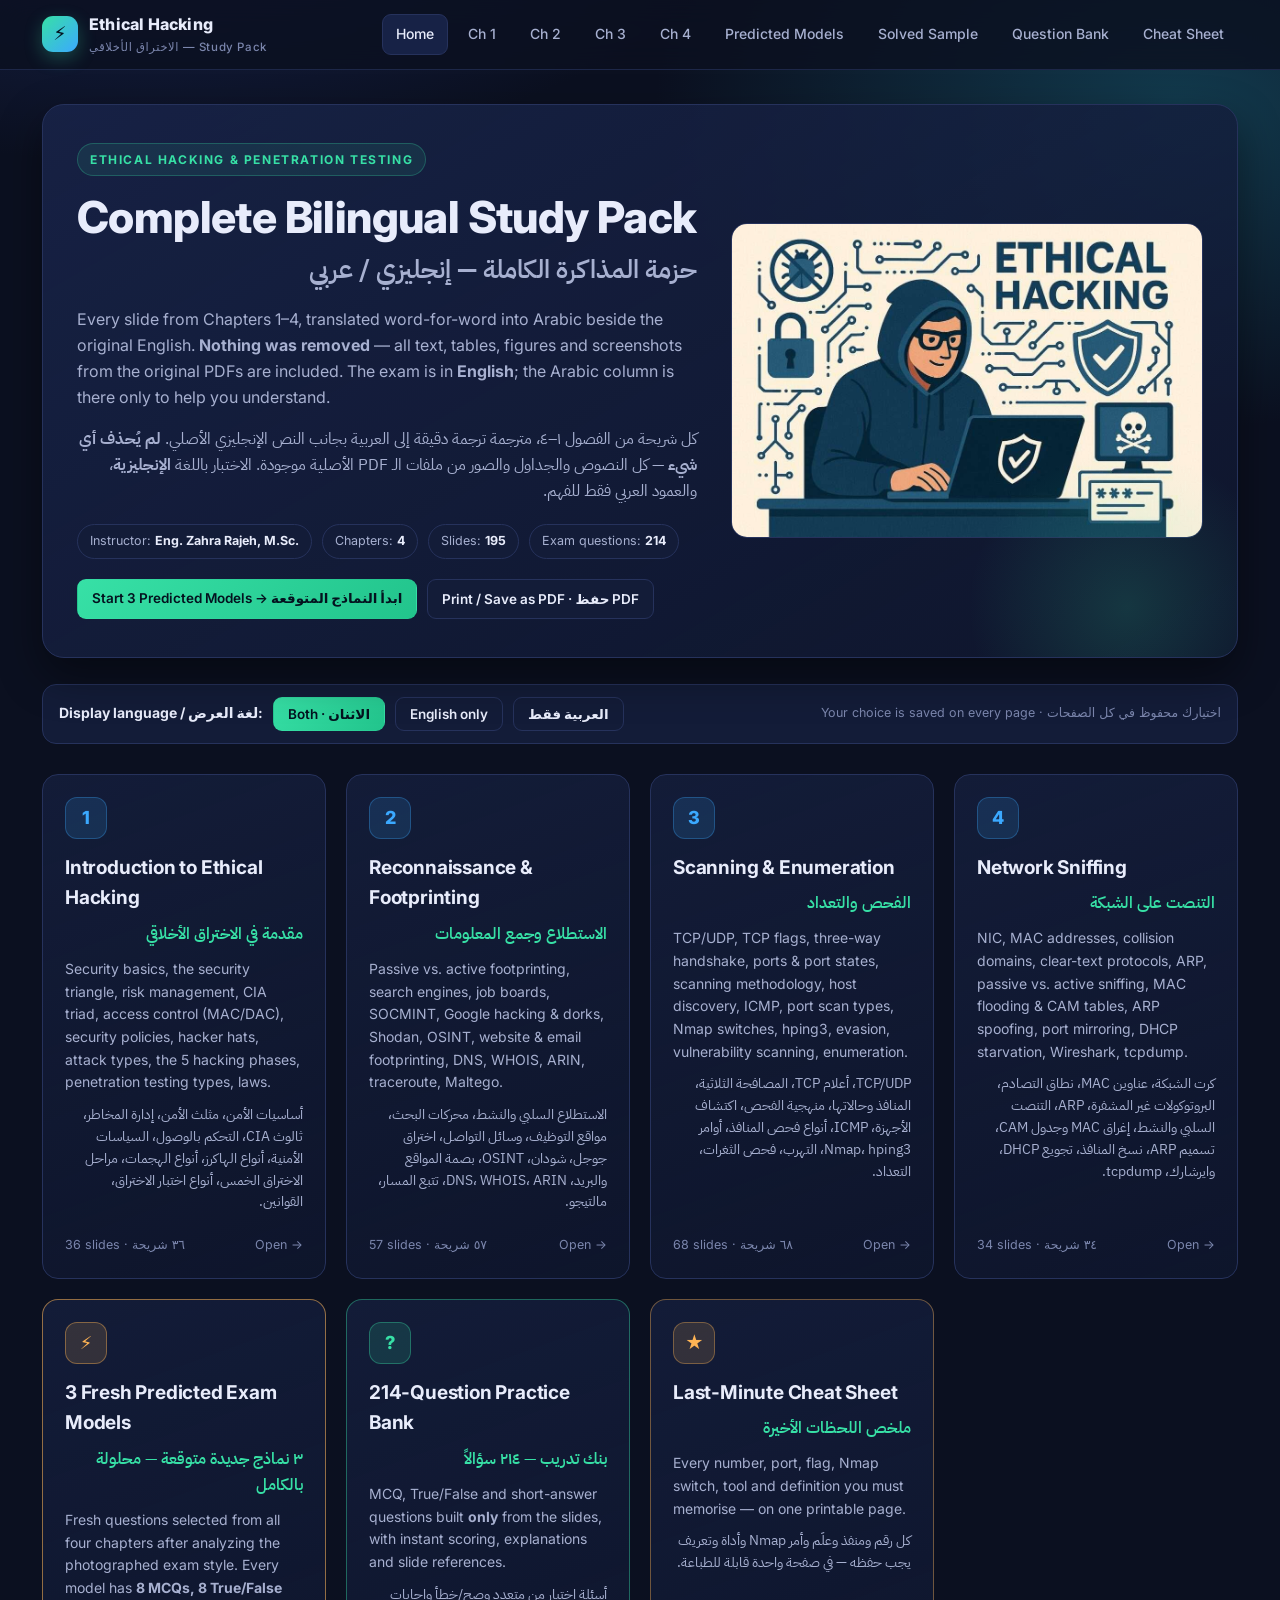
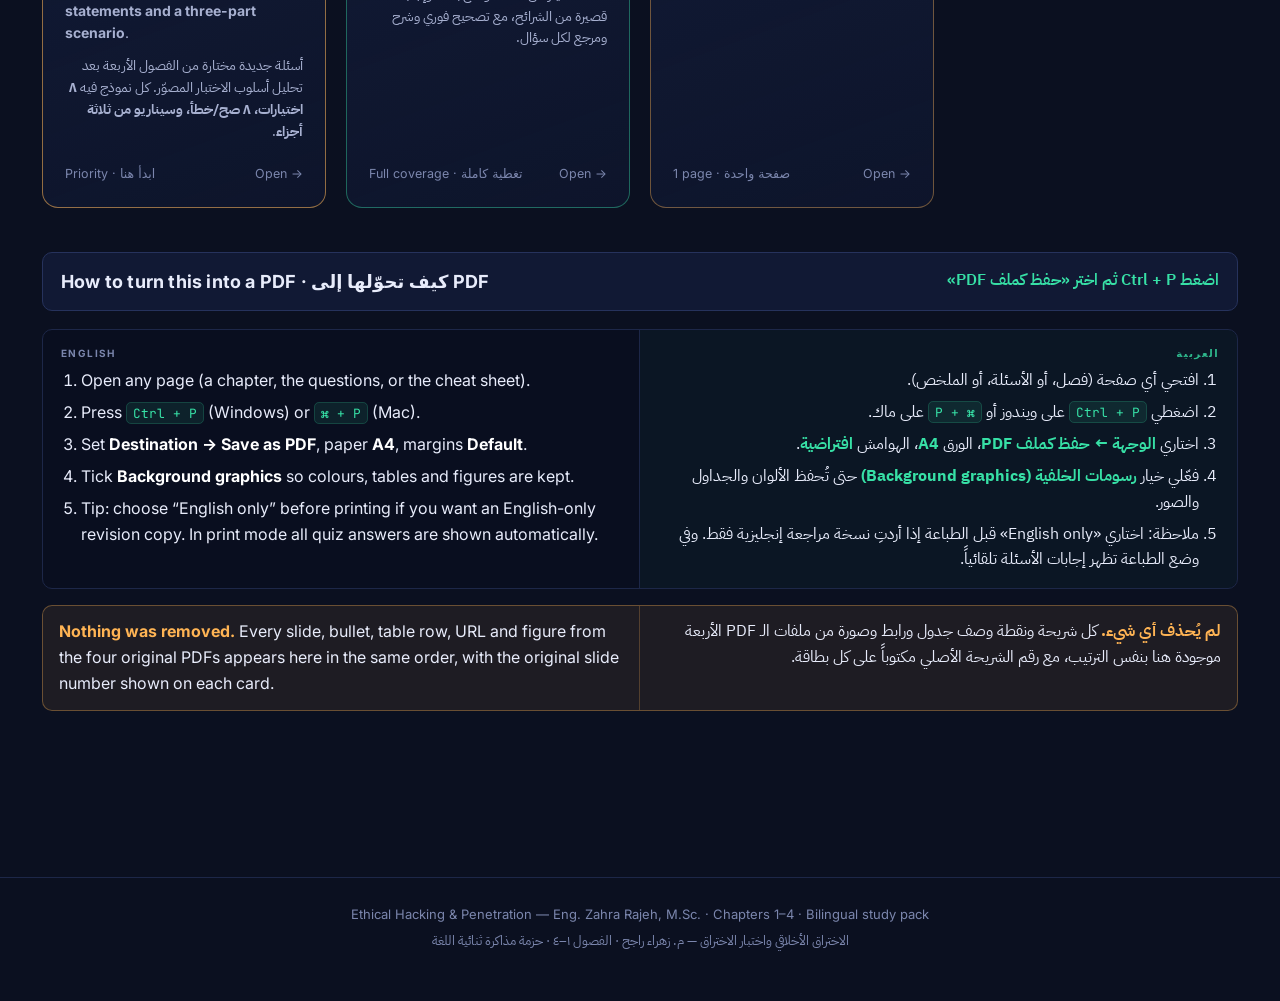
==== commit ffcd3869: "Add three bilingual predicted exam models Co-authored-by: arena-agent <297053741+arena-agent@users.n" ====
--- a/site/index.html
+++ b/site/index.html
@@ -20,7 +20,8 @@
       <a href="ch2.html">Ch 2</a>
       <a href="ch3.html">Ch 3</a>
       <a href="ch4.html">Ch 4</a>
-      <a href="exam.html">Predicted Exam</a>
+      <a href="predicted.html">Predicted Models</a>
+      <a href="exam.html">Solved Sample</a>
       <a href="quiz.html">Question Bank</a>
       <a href="cheatsheet.html">Cheat Sheet</a>
     </nav>
@@ -53,7 +54,7 @@
           <span class="pill">Exam questions: <b>214</b></span>
         </div>
         <div class="meta">
-          <a class="btn primary" href="exam.html">Start Predicted Exam → ابدأ النموذج المتوقع</a>
+          <a class="btn primary" href="predicted.html">Start 3 Predicted Models → ابدأ النماذج المتوقعة</a>
           <button class="btn" data-print>Print / Save as PDF · حفظ PDF</button>
         </div>
       </div>
@@ -109,13 +110,13 @@
       <div class="foot"><span>34 slides · ٣٤ شريحة</span><span>Open →</span></div>
     </a>
 
-    <a class="card" href="exam.html" style="border-color:rgba(255,180,84,.55)">
+    <a class="card" href="predicted.html" style="border-color:rgba(255,180,84,.55)">
       <span class="num" style="background:rgba(255,180,84,.14);color:var(--warn);border-color:rgba(255,180,84,.4)">⚡</span>
-      <h3>High-Confidence Predicted Exam</h3>
-      <div class="h-ar">نموذج الاختبار الأقرب — محلول بالكامل</div>
-      <p>The photographed paper rebuilt in the same format: <strong>8 MCQs, 8 True/False statements and a three-part scenario</strong>, plus the highest-probability reserve list.</p>
-      <p class="ar">إعادة بناء الورقة المصوّرة بنفس التنسيق: <strong>٨ اختيارات، ٨ صح/خطأ، وسيناريو من ثلاثة أجزاء</strong>، مع أسئلة احتياط عالية الاحتمال.</p>
-      <div class="foot"><span>Start here · ابدأ هنا</span><span>Open →</span></div>
+      <h3>3 Fresh Predicted Exam Models</h3>
+      <div class="h-ar">٣ نماذج جديدة متوقعة — محلولة بالكامل</div>
+      <p>Fresh questions selected from all four chapters after analyzing the photographed exam style. Every model has <strong>8 MCQs, 8 True/False statements and a three-part scenario</strong>.</p>
+      <p class="ar">أسئلة جديدة مختارة من الفصول الأربعة بعد تحليل أسلوب الاختبار المصوّر. كل نموذج فيه <strong>٨ اختيارات، ٨ صح/خطأ، وسيناريو من ثلاثة أجزاء</strong>.</p>
+      <div class="foot"><span>Priority · ابدأ هنا</span><span>Open →</span></div>
     </a>
 
     <a class="card" href="quiz.html" style="border-color:rgba(55,224,166,.4)">
--- a/site/css/style.css
+++ b/site/css/style.css
@@ -372,6 +372,19 @@
 .qsec .ar{font-family:var(--ar-font); direction:rtl; color:var(--accent); font-size:16px; font-weight:600}
 
 /* ---------- predicted exam ---------- */
+.mock-set{scroll-margin-top:95px; margin-bottom:70px}
+.model-banner{
+  display:flex; gap:18px; align-items:center; margin:38px 0 20px; padding:22px 24px;
+  border:1px solid rgba(255,180,84,.45); border-radius:18px;
+  background:linear-gradient(135deg,rgba(255,180,84,.13),rgba(23,34,70,.9));
+  box-shadow:0 12px 32px rgba(0,0,0,.22);
+}
+.model-banner > span{
+  min-width:92px; height:58px; display:grid; place-items:center; border-radius:13px;
+  color:#211200; background:var(--warn); font-weight:800; font-size:14px; letter-spacing:1px;
+}
+.model-banner h2{margin:0; font-size:22px}
+.model-banner p{margin:3px 0 0; color:var(--accent); font-family:var(--ar-font); direction:rtl; text-align:left}
 .exam-route{
   display:flex; gap:9px; flex-wrap:wrap; align-items:center; position:sticky; top:74px; z-index:40;
   border:1px solid var(--line); background:rgba(19,28,56,.94); backdrop-filter:blur(12px);
